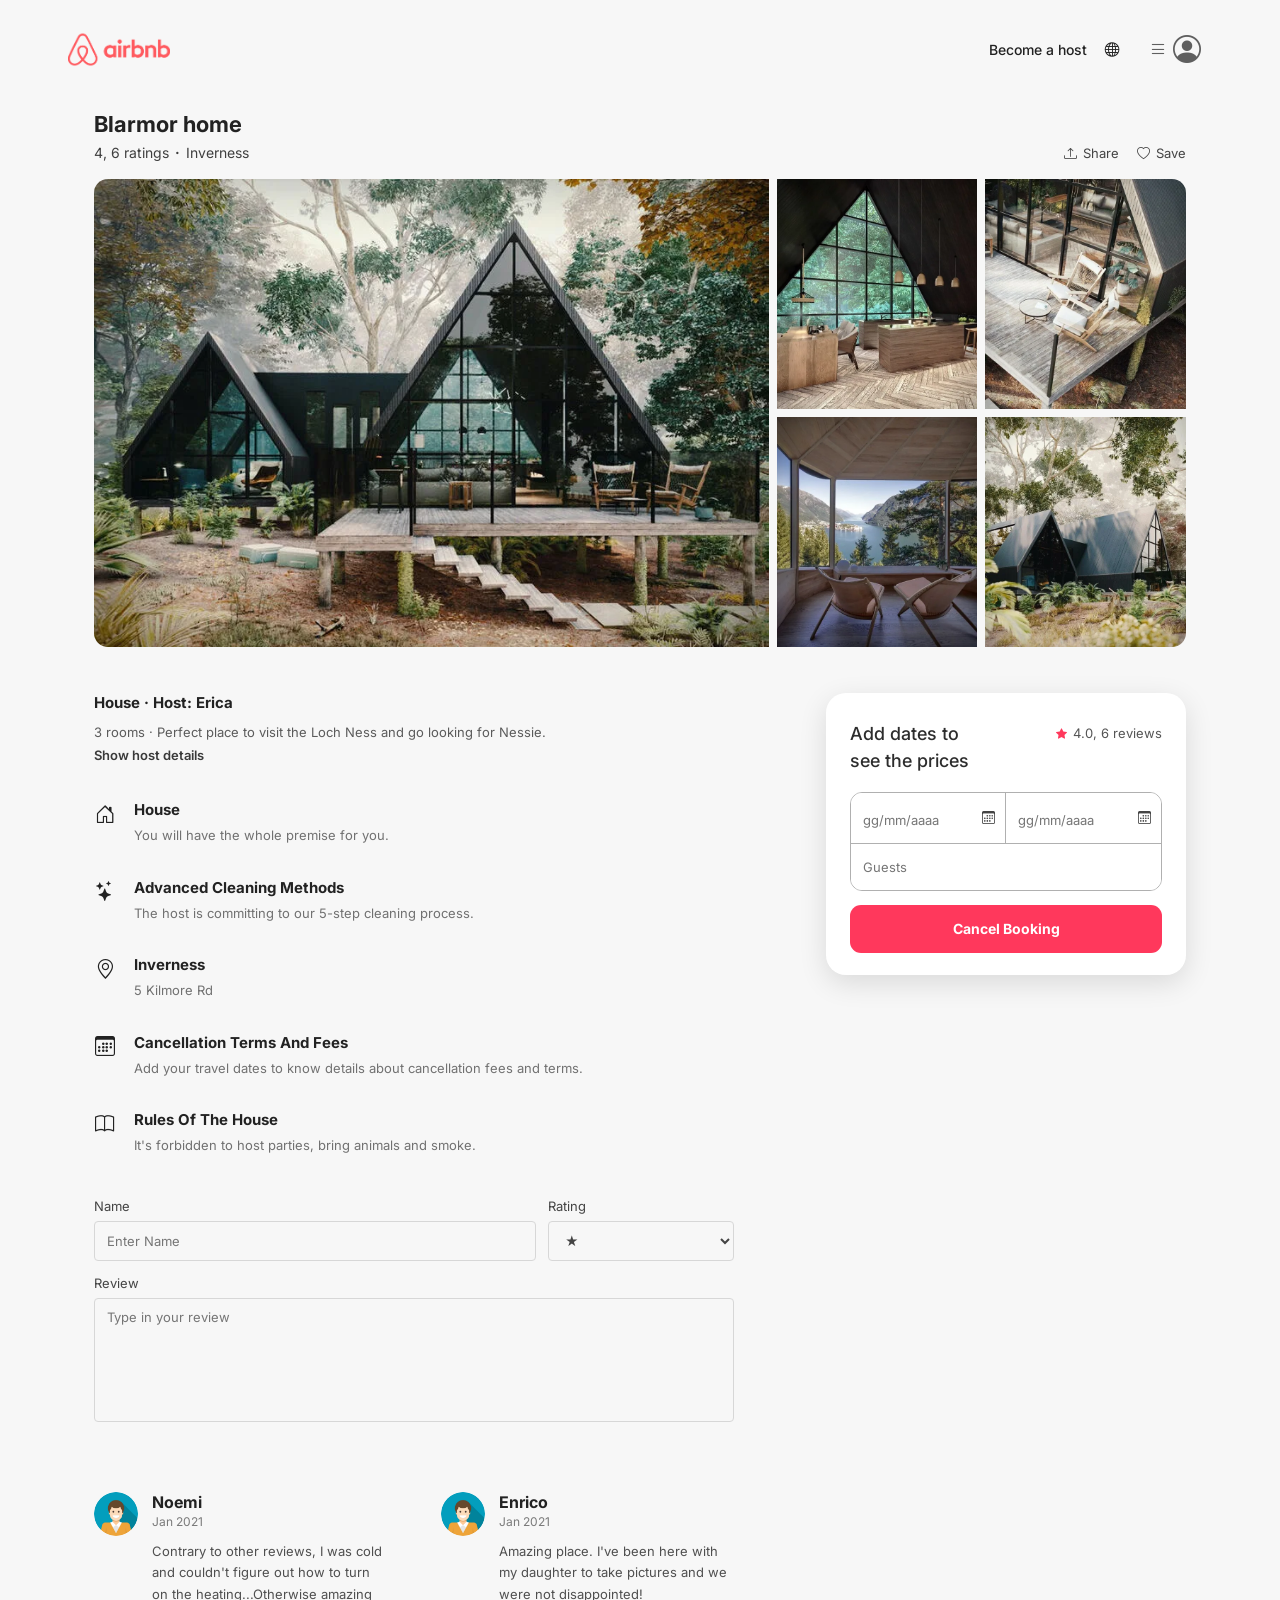
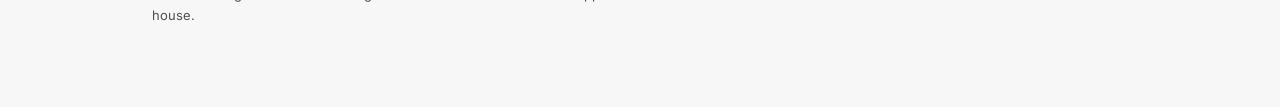
==== Main 3 pagina/index.html @ e69013ff "pagina 3 completa" ====
<!DOCTYPE html>
<html lang="en">
<head>
  <meta charset="UTF-8" />
  <meta name="viewport" content="width=device-width, initial-scale=1.0" />
  <title>Blarmor home</title>

  <link rel="preconnect" href="https://fonts.googleapis.com">
  <link rel="preconnect" href="https://fonts.gstatic.com" crossorigin>
  <link
    href="https://fonts.googleapis.com/css2?family=Inter:wght@400;500;600;700&display=swap"
    rel="stylesheet"
  >

  <link
    rel="stylesheet"
    href="https://cdn.jsdelivr.net/npm/bootstrap-icons@1.11.3/font/bootstrap-icons.min.css"
  >

  <link rel="stylesheet" href="style.css" />
</head>
<body>
  <header class="topbar">
    <div class="topbar__inner">
      <div class="topbar__logo">
        <img src="assets/logo-pink.png" alt="Airbnb logo" />
      </div>

      <nav class="topbar__nav">
        <a href="#">Become a host</a>

        <button class="icon-btn" aria-label="Language">
          <i class="bi bi-globe"></i>
        </button>

        <div class="menu-profile">
          <i class="bi bi-list"></i>
          <i class="bi bi-person-circle"></i>
        </div>
      </nav>
    </div>
  </header>

  <main class="page">
    <section class="listing-head">
      <h1>Blarmor home</h1>

      <div class="listing-meta-row">
        <div class="listing-meta">
          <span>4, 6 ratings</span>
          <span class="dot">·</span>
          <span>Inverness</span>
        </div>

        <div class="listing-actions">
          <a href="#"><i class="bi bi-upload"></i> Share</a>
          <a href="#"><i class="bi bi-heart"></i> Save</a>
        </div>
      </div>
    </section>

    <section class="gallery">
      <div class="gallery__main">
        <img src="assets/1.webp" alt="Main house image" />
      </div>

      <div class="gallery__side">
        <img src="assets/2.webp" alt="House image 2" />
        <img src="assets/3.webp" alt="House image 3" />
        <img src="assets/4.webp" alt="House image 4" />
        <img src="assets/5.webp" alt="House image 5" />
      </div>
    </section>

    <section class="content-grid">
      <div class="content-left">
        <section class="intro">
          <h2>House · Host: Erica</h2>
          <p>3 rooms · Perfect place to visit the Loch Ness and go looking for Nessie.</p>
          <a href="#">Show host details</a>
        </section>

        <section class="features">
          <article class="feature">
            <div class="feature__icon">
              <i class="bi bi-house-door"></i>
            </div>
            <div class="feature__text">
              <h3>House</h3>
              <p>You will have the whole premise for you.</p>
            </div>
          </article>

          <article class="feature">
            <div class="feature__icon">
              <i class="bi bi-stars"></i>
            </div>
            <div class="feature__text">
              <h3>Advanced Cleaning Methods</h3>
              <p>The host is committing to our 5-step cleaning process.</p>
            </div>
          </article>

          <article class="feature">
            <div class="feature__icon">
              <i class="bi bi-geo-alt"></i>
            </div>
            <div class="feature__text">
              <h3>Inverness</h3>
              <p>5 Kilmore Rd</p>
            </div>
          </article>

          <article class="feature">
            <div class="feature__icon">
              <i class="bi bi-calendar3"></i>
            </div>
            <div class="feature__text">
              <h3>Cancellation Terms And Fees</h3>
              <p>Add your travel dates to know details about cancellation fees and terms.</p>
            </div>
          </article>

          <article class="feature">
            <div class="feature__icon">
              <i class="bi bi-book"></i>
            </div>
            <div class="feature__text">
              <h3>Rules Of The House</h3>
              <p>It's forbidden to host parties, bring animals and smoke.</p>
            </div>
          </article>
        </section>

        <section class="review-form">
          <div class="form-row">
            <div class="field field--name">
              <label for="name">Name</label>
              <input type="text" id="name" placeholder="Enter Name" />
            </div>

            <div class="field field--rating">
              <label for="rating">Rating</label>
              <select id="rating">
                <option>★</option>
                <option>★★</option>
                <option>★★★</option>
                <option>★★★★</option>
                <option>★★★★★</option>
              </select>
            </div>
          </div>

          <div class="field">
            <label for="review">Review</label>
            <textarea id="review" placeholder="Type in your review"></textarea>
          </div>
        </section>

        <section class="reviews">
          <article class="review">
            <img src="assets/propic.png" alt="Noemi profile picture" />
            <div class="review__body">
              <h4>Noemi</h4>
              <span>Jan 2021</span>
              <p>
                Contrary to other reviews, I was cold and couldn't figure out how to turn on
                the heating...Otherwise amazing house.
              </p>
            </div>
          </article>

          <article class="review">
            <img src="assets/propic.png" alt="Enrico profile picture" />
            <div class="review__body">
              <h4>Enrico</h4>
              <span>Jan 2021</span>
              <p>
                Amazing place. I've been here with my daughter to take pictures and we were
                not disappointed!
              </p>
            </div>
          </article>
        </section>
      </div>

      <aside class="booking-card">
        <div class="booking-card__top">
          <h3>Add dates to<br>see the prices</h3>
          <div class="booking-card__rating">
            <i class="bi bi-star-fill"></i>
            <span>4.0, 6 reviews</span>
          </div>
        </div>

        <div class="booking-box">
          <div class="booking-box__dates">
            <div class="booking-box__field">
              <input type="text" placeholder="gg/mm/aaaa" />
              <i class="bi bi-calendar3"></i>
            </div>

            <div class="booking-box__field">
              <input type="text" placeholder="gg/mm/aaaa" />
              <i class="bi bi-calendar3"></i>
            </div>
          </div>

          <div class="booking-box__guests">
            <input type="text" placeholder="Guests" />
          </div>
        </div>

        <button class="booking-btn">Cancel Booking</button>
      </aside>
    </section>
  </main>
</body>
</html>
---- Main 3 pagina/style.css ----
* {
  margin: 0;
  padding: 0;
  box-sizing: border-box;
}

:root {
  --bg: #f7f7f7;
  --text: #222222;
  --light-text: #717171;
  --strong-border: #b0b0b0;
  --white: #ffffff;
  --pink: #ff385c;
  --shadow: 0 8px 28px rgba(0, 0, 0, 0.12);
}

body {
  font-family: "Inter", sans-serif;
  background-color: var(--bg);
  color: var(--text);
}

img {
  display: block;
  width: 100%;
}

a {
  color: inherit;
  text-decoration: none;
}

button,
input,
select,
textarea {
  font: inherit;
}

.topbar {
  width: 100%;
  padding: 24px 0 18px;
}

.topbar__inner {
  width: 100%;
  max-width: 1440px;
  margin: 0 auto;
  padding: 0 68px;
  display: flex;
  align-items: center;
  justify-content: space-between;
}

.topbar__logo img {
  width: 102px;
  height: auto;
}

.topbar__nav {
  display: flex;
  align-items: center;
  gap: 18px;
}

.topbar__nav a {
  font-size: 14px;
  font-weight: 500;
  color: #222;
}

.icon-btn {
  border: none;
  background: transparent;
  color: #222;
  font-size: 15px;
  cursor: pointer;
}

.menu-profile {
  width: 74px;
  height: 42px;
  border-radius: 999px;
  display: flex;
  align-items: center;
  justify-content: space-between;
  padding: 0 11px;
  color: #5f5f5f;
}

.menu-profile .bi-list {
  font-size: 18px;
}

.menu-profile .bi-person-circle {
  font-size: 28px;
}

.page {
  max-width: 1140px;
  margin: 0 auto;
  padding: 18px 24px 80px;
}

.listing-head {
  margin-bottom: 18px;
}

.listing-head h1 {
  font-size: 22px;
  font-weight: 700;
  line-height: 1.25;
  margin-bottom: 6px;
}

.listing-meta-row {
  display: flex;
  align-items: center;
  justify-content: space-between;
}

.listing-meta {
  display: flex;
  align-items: center;
  gap: 6px;
  font-size: 14px;
  color: #3f3f3f;
}

.dot {
  font-weight: 700;
}

.listing-actions {
  display: flex;
  align-items: center;
  gap: 18px;
}

.listing-actions a {
  display: inline-flex;
  align-items: center;
  gap: 6px;
  font-size: 13px;
  color: #444;
}

.gallery {
  display: grid;
  grid-template-columns: 1.65fr 1fr;
  gap: 8px;
  margin-bottom: 46px;
}

.gallery__main img {
  height: 468px;
  object-fit: cover;
  border-top-left-radius: 14px;
  border-bottom-left-radius: 14px;
}

.gallery__side {
  display: grid;
  grid-template-columns: 1fr 1fr;
  gap: 8px;
}

.gallery__side img {
  height: 230px;
  object-fit: cover;
}

.gallery__side img:nth-child(2) {
  border-top-right-radius: 14px;
}

.gallery__side img:nth-child(4) {
  border-bottom-right-radius: 14px;
}

.content-grid {
  display: grid;
  grid-template-columns: 1fr 360px;
  gap: 92px;
  align-items: start;
}

.intro {
  margin-bottom: 36px;
}

.intro h2 {
  font-size: 15px;
  font-weight: 700;
  margin-bottom: 12px;
}

.intro p {
  font-size: 13px;
  color: #5b5b5b;
  margin-bottom: 4px;
}

.intro a {
  font-size: 13px;
  font-weight: 600;
  color: #3a3a3a;
}

.features {
  display: flex;
  flex-direction: column;
  gap: 32px;
  margin-bottom: 42px;
}

.feature {
  display: flex;
  align-items: flex-start;
  gap: 18px;
}

.feature__icon {
  width: 22px;
  min-width: 22px;
  font-size: 20px;
  color: #222;
  margin-top: 2px;
  text-align: center;
}

.feature__text h3 {
  font-size: 15px;
  font-weight: 700;
  margin-bottom: 7px;
}

.feature__text p {
  font-size: 13px;
  color: var(--light-text);
  line-height: 1.5;
}

.booking-card {
  background: var(--white);
  border-radius: 20px;
  box-shadow: var(--shadow);
  padding: 28px 24px 22px;
  position: sticky;
  top: 32px;
  width: 100%;
}

.booking-card__top {
  display: flex;
  justify-content: space-between;
  align-items: flex-start;
  gap: 12px;
  margin-bottom: 18px;
}

.booking-card__top h3 {
  font-size: 18px;
  line-height: 1.45;
  font-weight: 500;
  color: #2d2d2d;
}

.booking-card__rating {
  display: flex;
  align-items: center;
  gap: 6px;
  font-size: 13px;
  color: #555;
  white-space: nowrap;
  margin-top: 4px;
}

.booking-card__rating i {
  color: var(--pink);
  font-size: 11px;
}

.booking-box {
  border: 1px solid var(--strong-border);
  border-radius: 12px;
  overflow: hidden;
  margin-bottom: 14px;
}

.booking-box__dates {
  display: grid;
  grid-template-columns: 1fr 1fr;
}

.booking-box__field {
  position: relative;
  border-bottom: 1px solid var(--strong-border);
}

.booking-box__field:first-child {
  border-right: 1px solid var(--strong-border);
}

.booking-box__field input,
.booking-box__guests input {
  width: 100%;
  border: none;
  outline: none;
  background: var(--white);
  font-size: 13px;
  color: #444;
}

.booking-box__field input {
  height: 50px;
  padding: 16px 34px 12px 12px;
}

.booking-box__field i {
  position: absolute;
  right: 10px;
  top: 17px;
  font-size: 13px;
  color: #444;
}

.booking-box__guests input {
  height: 46px;
  padding: 0 12px;
}

.booking-btn {
  width: 100%;
  height: 48px;
  border: none;
  border-radius: 11px;
  background: var(--pink);
  color: var(--white);
  font-size: 14px;
  font-weight: 700;
  cursor: pointer;
}

.review-form {
  margin-bottom: 70px;
}

.form-row {
  display: flex;
  gap: 12px;
  margin-bottom: 14px;
}

.field {
  display: flex;
  flex-direction: column;
  gap: 7px;
}

.field--name {
  flex: 1;
}

.field--rating {
  width: 186px;
}

.field label {
  font-size: 13px;
  font-weight: 400;
  color: #444;
}

.field input,
.field select,
.field textarea {
  width: 100%;
  border: 1px solid #d7d7d7;
  border-radius: 4px;
  background: transparent;
  color: #444;
  font-size: 13px;
  padding: 10px 12px;
  outline: none;
}

.field input,
.field select {
  height: 40px;
}

.field textarea {
  height: 124px;
  resize: none;
  padding-top: 10px;
}

.reviews {
  display: grid;
  grid-template-columns: 1fr 1fr;
  gap: 54px;
}

.review {
  display: flex;
  align-items: flex-start;
  gap: 14px;
}

.review img {
  width: 44px;
  height: 44px;
  min-width: 44px;
  border-radius: 50%;
  object-fit: cover;
}

.review__body h4 {
  font-size: 16px;
  font-weight: 700;
  margin-bottom: 2px;
}

.review__body span {
  display: block;
  font-size: 12px;
  color: #7a7a7a;
  margin-bottom: 12px;
}

.review__body p {
  font-size: 13px;
  line-height: 1.65;
  color: #4f4f4f;
  max-width: 370px;
}

@media (max-width: 1100px) {
  .content-grid {
    grid-template-columns: 1fr;
    gap: 40px;
  }

  .booking-card {
    position: static;
    max-width: 420px;
  }
}

@media (max-width: 900px) {
  .topbar__inner {
    padding: 0 24px;
  }

  .gallery {
    grid-template-columns: 1fr;
  }

  .gallery__main img {
    height: 360px;
    border-radius: 14px;
  }

  .gallery__side img:nth-child(2),
  .gallery__side img:nth-child(4) {
    border-radius: 0;
  }

  .reviews {
    grid-template-columns: 1fr;
    gap: 28px;
  }
}

@media (max-width: 640px) {
  .page {
    padding: 18px 16px 50px;
  }

  .topbar__nav a {
    display: none;
  }

  .listing-meta-row {
    flex-direction: column;
    align-items: flex-start;
    gap: 10px;
  }

  .form-row {
    flex-direction: column;
  }

  .field--rating {
    width: 100%;
  }

  .gallery__side {
    grid-template-columns: 1fr 1fr;
  }

  .gallery__side img {
    height: 150px;
  }
}
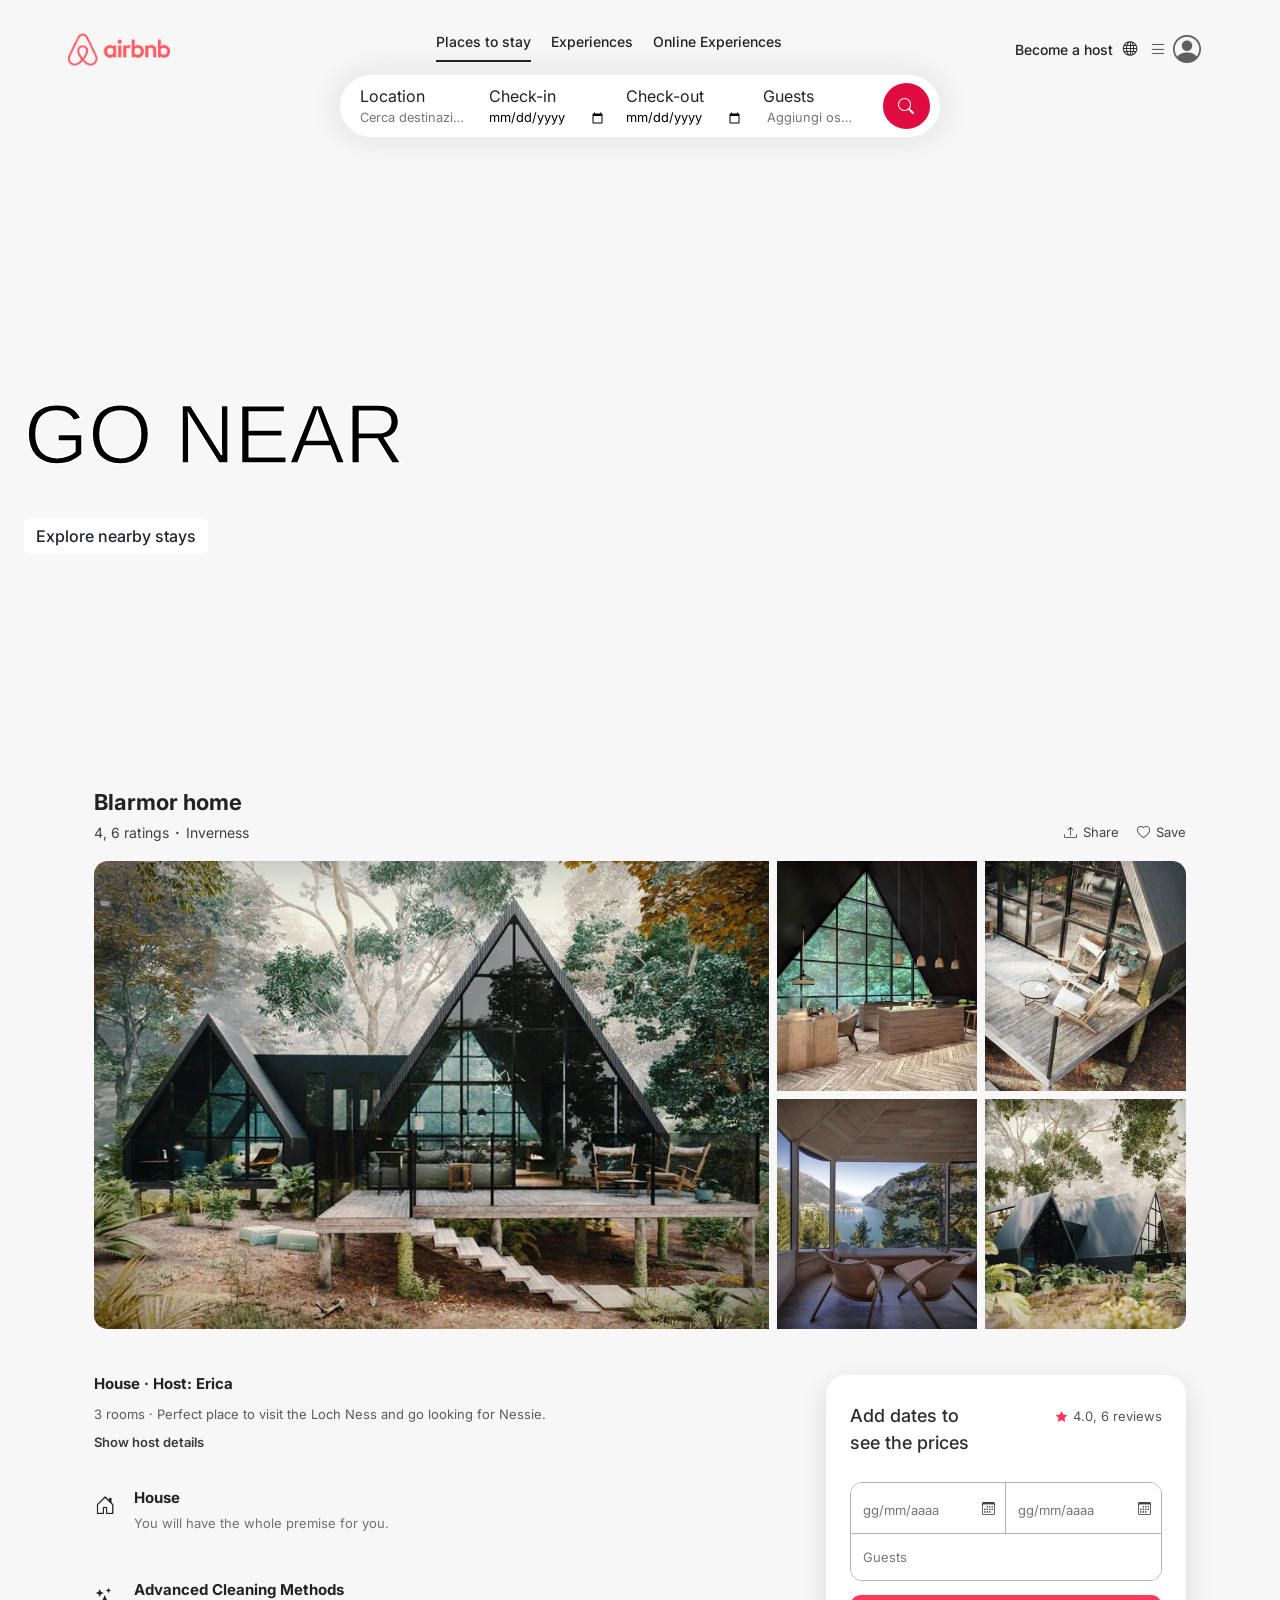
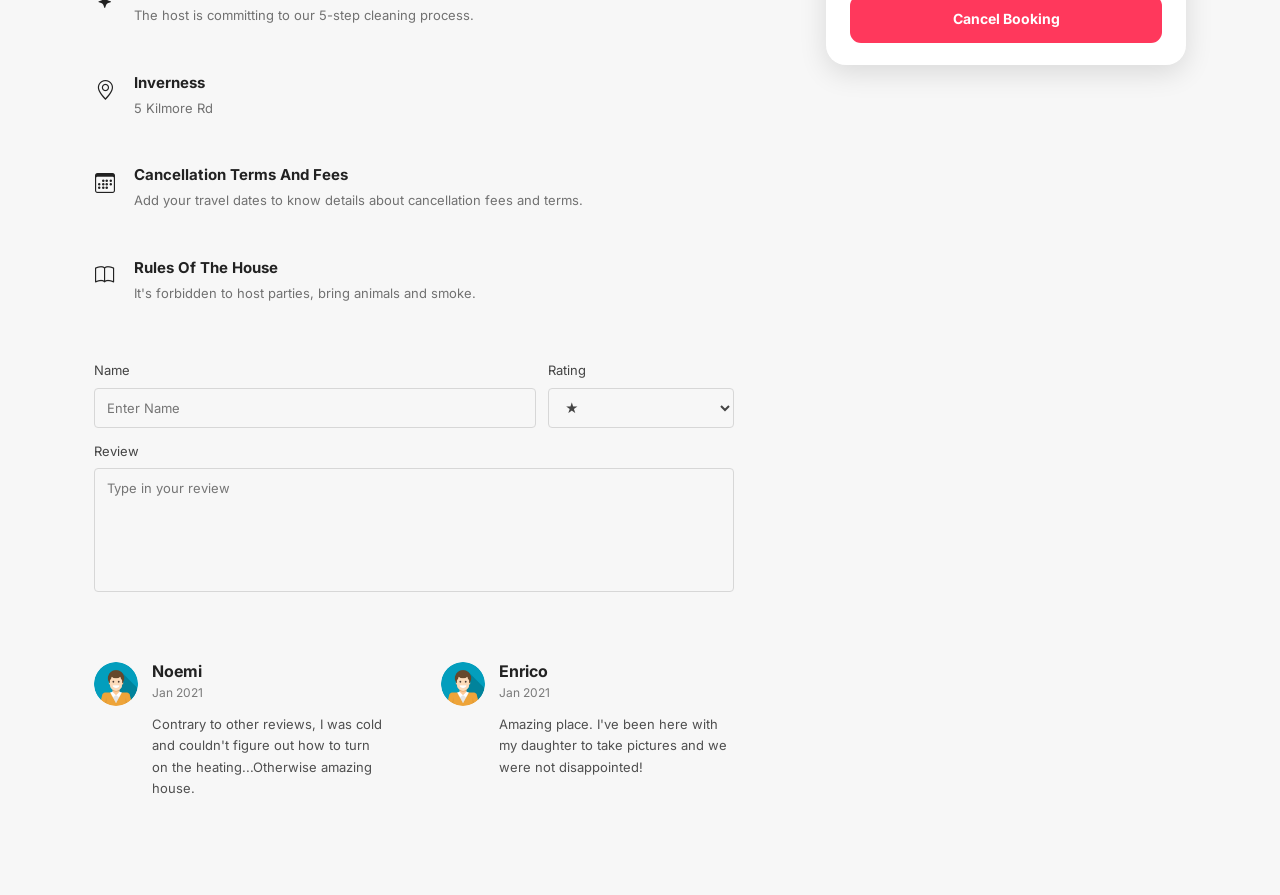
==== commit fa6e4833: "merging first and last page" ====
--- a/Main 3 pagina/index.html
+++ b/Main 3 pagina/index.html
@@ -1,5 +1,6 @@
 <!DOCTYPE html>
 <html lang="en">
+
 <head>
   <meta charset="UTF-8" />
   <meta name="viewport" content="width=device-width, initial-scale=1.0" />
@@ -7,213 +8,261 @@
 
   <link rel="preconnect" href="https://fonts.googleapis.com">
   <link rel="preconnect" href="https://fonts.gstatic.com" crossorigin>
-  <link
-    href="https://fonts.googleapis.com/css2?family=Inter:wght@400;500;600;700&display=swap"
-    rel="stylesheet"
-  >
-
-  <link
-    rel="stylesheet"
-    href="https://cdn.jsdelivr.net/npm/bootstrap-icons@1.11.3/font/bootstrap-icons.min.css"
-  >
+  <link href="https://fonts.googleapis.com/css2?family=Inter:wght@400;500;600;700&display=swap" rel="stylesheet">
+
+  <link rel="stylesheet" href="https://cdn.jsdelivr.net/npm/bootstrap-icons@1.11.3/font/bootstrap-icons.min.css">
+
+  <!--=============== Bootstrap cdn ===============-->
+  <link rel="stylesheet" href="https://cdn.jsdelivr.net/npm/bootstrap@5.3.8/dist/css/bootstrap.min.css">
 
   <link rel="stylesheet" href="style.css" />
 </head>
+
 <body>
   <header class="topbar">
     <div class="topbar__inner">
-      <div class="topbar__logo">
-        <img src="assets/logo-pink.png" alt="Airbnb logo" />
-      </div>
-
       <nav class="topbar__nav">
-        <a href="#">Become a host</a>
-
-        <button class="icon-btn" aria-label="Language">
-          <i class="bi bi-globe"></i>
-        </button>
-
-        <div class="menu-profile">
-          <i class="bi bi-list"></i>
-          <i class="bi bi-person-circle"></i>
+        <div class="topbar__logo">
+          <img src="assets/logo-pink.png" alt="Airbnb logo" />
+        </div>
+        <ul class="topbar__nav__center">
+          <li><a href="#" class="active">Places to stay</a></li>
+          <li><a href="#">Experiences</a></li>
+          <li><a href="#">Online Experiences</a></li>
+
+        </ul>
+        <div class="topbar__nav__right">
+          <a href="#">Become a host</a>
+          <button class="icon-btn" aria-label="Language">
+            <i class="bi bi-globe"></i>
+          </button>
+
+          <div class="menu-profile">
+            <i class="bi bi-list"></i>
+            <i class="bi bi-person-circle"></i>
+          </div>
         </div>
       </nav>
     </div>
+    <!--=============== Search bar ===============-->
+    <div class="search-bar d-flex justify-content-center align-items-center mb-3">
+      <div class="search-section d-flex flex-column">
+        <label for="search-destination" class="text-nowrap">Location</label>
+        <input type="text" class="text-truncate" id="search-destination" placeholder="Cerca destinazioni">
+      </div>
+      <div class="search-section d-flex flex-column">
+        <label for="search-date" class="text-nowrap">Check-in</label>
+        <input type="date" id="search-date" placeholder=" aggiungi date">
+      </div>
+      <div class="search-section d-flex flex-column">
+        <label for="search-date" class="text-nowrap">Check-out</label>
+        <input type="date" id="search-date" placeholder=" aggiungi date">
+      </div>
+      <div class="search-section d-flex flex-column">
+        <label for="search-for" class="text-nowrap">Guests</label>
+        <input type="number" class="text-truncate" id="search-for" placeholder=" Aggiungi ospiti1">
+      </div>
+      <i class="bi bi-search"></i>
+    </div>
   </header>
 
-  <main class="page">
-    <section class="listing-head">
-      <h1>Blarmor home</h1>
-
-      <div class="listing-meta-row">
-        <div class="listing-meta">
-          <span>4, 6 ratings</span>
-          <span class="dot">·</span>
-          <span>Inverness</span>
-        </div>
-
-        <div class="listing-actions">
-          <a href="#"><i class="bi bi-upload"></i> Share</a>
-          <a href="#"><i class="bi bi-heart"></i> Save</a>
-        </div>
-      </div>
-    </section>
-
-    <section class="gallery">
-      <div class="gallery__main">
-        <img src="assets/1.webp" alt="Main house image" />
-      </div>
-
-      <div class="gallery__side">
-        <img src="assets/2.webp" alt="House image 2" />
-        <img src="assets/3.webp" alt="House image 3" />
-        <img src="assets/4.webp" alt="House image 4" />
-        <img src="assets/5.webp" alt="House image 5" />
-      </div>
-    </section>
-
-    <section class="content-grid">
-      <div class="content-left">
-        <section class="intro">
-          <h2>House · Host: Erica</h2>
-          <p>3 rooms · Perfect place to visit the Loch Ness and go looking for Nessie.</p>
-          <a href="#">Show host details</a>
-        </section>
-
-        <section class="features">
-          <article class="feature">
-            <div class="feature__icon">
-              <i class="bi bi-house-door"></i>
-            </div>
-            <div class="feature__text">
-              <h3>House</h3>
-              <p>You will have the whole premise for you.</p>
-            </div>
-          </article>
-
-          <article class="feature">
-            <div class="feature__icon">
-              <i class="bi bi-stars"></i>
-            </div>
-            <div class="feature__text">
-              <h3>Advanced Cleaning Methods</h3>
-              <p>The host is committing to our 5-step cleaning process.</p>
-            </div>
-          </article>
-
-          <article class="feature">
-            <div class="feature__icon">
-              <i class="bi bi-geo-alt"></i>
-            </div>
-            <div class="feature__text">
-              <h3>Inverness</h3>
-              <p>5 Kilmore Rd</p>
-            </div>
-          </article>
-
-          <article class="feature">
-            <div class="feature__icon">
-              <i class="bi bi-calendar3"></i>
-            </div>
-            <div class="feature__text">
-              <h3>Cancellation Terms And Fees</h3>
-              <p>Add your travel dates to know details about cancellation fees and terms.</p>
-            </div>
-          </article>
-
-          <article class="feature">
-            <div class="feature__icon">
-              <i class="bi bi-book"></i>
-            </div>
-            <div class="feature__text">
-              <h3>Rules Of The House</h3>
-              <p>It's forbidden to host parties, bring animals and smoke.</p>
-            </div>
-          </article>
-        </section>
-
-        <section class="review-form">
-          <div class="form-row">
-            <div class="field field--name">
-              <label for="name">Name</label>
-              <input type="text" id="name" placeholder="Enter Name" />
-            </div>
-
-            <div class="field field--rating">
-              <label for="rating">Rating</label>
-              <select id="rating">
-                <option>★</option>
-                <option>★★</option>
-                <option>★★★</option>
-                <option>★★★★</option>
-                <option>★★★★★</option>
-              </select>
-            </div>
-          </div>
-
-          <div class="field">
-            <label for="review">Review</label>
-            <textarea id="review" placeholder="Type in your review"></textarea>
-          </div>
-        </section>
-
-        <section class="reviews">
-          <article class="review">
-            <img src="assets/propic.png" alt="Noemi profile picture" />
-            <div class="review__body">
-              <h4>Noemi</h4>
-              <span>Jan 2021</span>
-              <p>
-                Contrary to other reviews, I was cold and couldn't figure out how to turn on
-                the heating...Otherwise amazing house.
-              </p>
-            </div>
-          </article>
-
-          <article class="review">
-            <img src="assets/propic.png" alt="Enrico profile picture" />
-            <div class="review__body">
-              <h4>Enrico</h4>
-              <span>Jan 2021</span>
-              <p>
-                Amazing place. I've been here with my daughter to take pictures and we were
-                not disappointed!
-              </p>
-            </div>
-          </article>
-        </section>
-      </div>
-
-      <aside class="booking-card">
-        <div class="booking-card__top">
-          <h3>Add dates to<br>see the prices</h3>
-          <div class="booking-card__rating">
-            <i class="bi bi-star-fill"></i>
-            <span>4.0, 6 reviews</span>
-          </div>
-        </div>
-
-        <div class="booking-box">
-          <div class="booking-box__dates">
-            <div class="booking-box__field">
-              <input type="text" placeholder="gg/mm/aaaa" />
-              <i class="bi bi-calendar3"></i>
-            </div>
-
-            <div class="booking-box__field">
-              <input type="text" placeholder="gg/mm/aaaa" />
-              <i class="bi bi-calendar3"></i>
-            </div>
-          </div>
-
-          <div class="booking-box__guests">
-            <input type="text" placeholder="Guests" />
-          </div>
-        </div>
-
-        <button class="booking-btn">Cancel Booking</button>
-      </aside>
-    </section>
+
+  <main>
+    <!--=============== Home Page ===============-->
+    <div class="" id="home-page">
+      <!--=============== Hero ===============-->
+      <div class="d-flex align-items-center" id="hero">
+        <div class="container-fluid px-4">
+          <div class="d-flex flex-column align-items-baseline">
+            <svg viewBox="0 0 800 110" class="mb-3 mb-md-5">
+              <text x="0%" y="100" d text-anchor="start">
+                Go near
+              </text>
+            </svg>
+            <a href="" class="btn fw-medium liquid"><span>Explore nearby stays</span></a>
+          </div>
+        </div>
+      </div>
+    </div>
+
+    <div id="last-page">
+      <section class="listing-head">
+        <h1>Blarmor home</h1>
+
+        <div class="listing-meta-row">
+          <div class="listing-meta">
+            <span>4, 6 ratings</span>
+            <span class="dot">·</span>
+            <span>Inverness</span>
+          </div>
+
+          <div class="listing-actions">
+            <a href="#"><i class="bi bi-upload"></i> Share</a>
+            <a href="#"><i class="bi bi-heart"></i> Save</a>
+          </div>
+        </div>
+      </section>
+
+      <section class="gallery">
+        <div class="gallery__main">
+          <img src="assets/1.webp" alt="Main house image" />
+        </div>
+
+        <div class="gallery__side">
+          <img src="assets/2.webp" alt="House image 2" />
+          <img src="assets/3.webp" alt="House image 3" />
+          <img src="assets/4.webp" alt="House image 4" />
+          <img src="assets/5.webp" alt="House image 5" />
+        </div>
+      </section>
+
+      <section class="content-grid">
+        <div class="content-left">
+          <section class="intro">
+            <h2>House · Host: Erica</h2>
+            <p>3 rooms · Perfect place to visit the Loch Ness and go looking for Nessie.</p>
+            <a href="#">Show host details</a>
+          </section>
+
+          <section class="features">
+            <article class="feature">
+              <div class="feature__icon">
+                <i class="bi bi-house-door"></i>
+              </div>
+              <div class="feature__text">
+                <h3>House</h3>
+                <p>You will have the whole premise for you.</p>
+              </div>
+            </article>
+
+            <article class="feature">
+              <div class="feature__icon">
+                <i class="bi bi-stars"></i>
+              </div>
+              <div class="feature__text">
+                <h3>Advanced Cleaning Methods</h3>
+                <p>The host is committing to our 5-step cleaning process.</p>
+              </div>
+            </article>
+
+            <article class="feature">
+              <div class="feature__icon">
+                <i class="bi bi-geo-alt"></i>
+              </div>
+              <div class="feature__text">
+                <h3>Inverness</h3>
+                <p>5 Kilmore Rd</p>
+              </div>
+            </article>
+
+            <article class="feature">
+              <div class="feature__icon">
+                <i class="bi bi-calendar3"></i>
+              </div>
+              <div class="feature__text">
+                <h3>Cancellation Terms And Fees</h3>
+                <p>Add your travel dates to know details about cancellation fees and terms.</p>
+              </div>
+            </article>
+
+            <article class="feature">
+              <div class="feature__icon">
+                <i class="bi bi-book"></i>
+              </div>
+              <div class="feature__text">
+                <h3>Rules Of The House</h3>
+                <p>It's forbidden to host parties, bring animals and smoke.</p>
+              </div>
+            </article>
+          </section>
+
+          <section class="review-form">
+            <div class="form-row">
+              <div class="field field--name">
+                <label for="name">Name</label>
+                <input type="text" id="name" placeholder="Enter Name" />
+              </div>
+
+              <div class="field field--rating">
+                <label for="rating">Rating</label>
+                <select id="rating">
+                  <option>★</option>
+                  <option>★★</option>
+                  <option>★★★</option>
+                  <option>★★★★</option>
+                  <option>★★★★★</option>
+                </select>
+              </div>
+            </div>
+
+            <div class="field">
+              <label for="review">Review</label>
+              <textarea id="review" placeholder="Type in your review"></textarea>
+            </div>
+          </section>
+
+          <section class="reviews">
+            <article class="review">
+              <img src="assets/propic.png" alt="Noemi profile picture" />
+              <div class="review__body">
+                <h4>Noemi</h4>
+                <span>Jan 2021</span>
+                <p>
+                  Contrary to other reviews, I was cold and couldn't figure out how to turn on
+                  the heating...Otherwise amazing house.
+                </p>
+              </div>
+            </article>
+
+            <article class="review">
+              <img src="assets/propic.png" alt="Enrico profile picture" />
+              <div class="review__body">
+                <h4>Enrico</h4>
+                <span>Jan 2021</span>
+                <p>
+                  Amazing place. I've been here with my daughter to take pictures and we were
+                  not disappointed!
+                </p>
+              </div>
+            </article>
+          </section>
+        </div>
+
+        <aside class="booking-card">
+          <div class="booking-card__top">
+            <h3>Add dates to<br>see the prices</h3>
+            <div class="booking-card__rating">
+              <i class="bi bi-star-fill"></i>
+              <span>4.0, 6 reviews</span>
+            </div>
+          </div>
+
+          <div class="booking-box">
+            <div class="booking-box__dates">
+              <div class="booking-box__field">
+                <input type="text" placeholder="gg/mm/aaaa" />
+                <i class="bi bi-calendar3"></i>
+              </div>
+
+              <div class="booking-box__field">
+                <input type="text" placeholder="gg/mm/aaaa" />
+                <i class="bi bi-calendar3"></i>
+              </div>
+            </div>
+
+            <div class="booking-box__guests">
+              <input type="text" placeholder="Guests" />
+            </div>
+          </div>
+
+          <button class="booking-btn">Cancel Booking</button>
+        </aside>
+      </section>
+    </div>
+
   </main>
+
+  <script src="assets/js/script.js"></script>
 </body>
+
 </html>
--- a/Main 3 pagina/style.css
+++ b/Main 3 pagina/style.css
@@ -37,6 +37,7 @@
   font: inherit;
 }
 
+/*---- Topbar ----*/
 .topbar {
   width: 100%;
   padding: 24px 0 18px;
@@ -57,9 +58,34 @@
   height: auto;
 }
 
+.topbar__nav__center {
+  display: flex;
+  list-style: none;
+  gap: 20px;
+}
+
+.topbar__nav__center a {
+  padding: 10px 0;
+}
+
+.topbar__nav__center a.active {
+  border-bottom: 2px solid;
+}
+
+.topbar__nav__right {
+  display: flex;
+  align-items: center;
+}
+
+.topbar__nav__right a {
+  margin-right: 10px;
+}
+
 .topbar__nav {
   display: flex;
-  align-items: center;
+  width: 100%;
+  align-items: center;
+  justify-content: space-between;
   gap: 18px;
 }
 
@@ -96,7 +122,149 @@
   font-size: 28px;
 }
 
-.page {
+/*----- Searchbar -----*/
+header .search-bar {
+  background-color: white;
+  width: 700px;
+  max-width: 600px;
+  min-width: 200px;
+  margin: 0 auto;
+  padding: 8px 10px;
+  border-radius: 35px;
+  margin-bottom: 30px;
+  -webkit-box-shadow: 0px 0px 25px 9px #CFCFCF5b;
+  box-shadow: 0px 0px 25px 9px #cfcfcf5b;
+  transition: all 0.5s linear;
+}
+
+header .search-section {
+  padding: 0 10px;
+  width: 25%;
+}
+
+header .search-section label,
+header .search-section input {
+  cursor: pointer;
+  width: 100%;
+}
+
+header .search-bar input {
+  border: 0;
+  font-size: 0.8rem;
+  cursor: pointer;
+}
+
+header .search-bar input:focus {
+  outline: 0;
+}
+
+header .search-bar i {
+  background-color: #E00B41;
+  width: 50px;
+  height: 50%;
+  display: flex;
+  padding: 15px;
+  border-radius: 50%;
+  color: white;
+  cursor: pointer;
+}
+
+/*----- Searchbar shrink -----*/
+header .search-bar.shrink {
+  padding: 5px;
+  position: absolute;
+  top: 20%;
+  left: 0;
+  right: 0;
+  width: 30%;
+}
+
+header .search-bar.shrink input {
+  display: none;
+}
+
+header .search-bar.shrink i {
+  font-size: 0.8rem;
+  padding: 8px;
+}
+
+
+/*----- Hero -----*/
+#hero {
+  background-image: url("../assets/imgs/home.jpg") !important;
+  height: 600px;
+  background-size: cover;
+  background-position: center;
+}
+
+#hero p {
+  font-size: 2rem;
+}
+
+#hero a.btn {
+  background-color: white;
+  font-size: 1rem;
+}
+
+.liquid {
+  background: linear-gradient(#646cff 0 0) no-repeat calc(200% - var(--p, 0%)) 100% / 200% var(--p, 0.2em);
+  transition: 0.3s var(--t, 0s),
+    background-position 0.3s calc(0.3s - var(--t, 0s));
+  border: #646cff;
+}
+
+.liquid:hover {
+  --p: 100%;
+  --t: 0.3s;
+  color: #fff;
+}
+
+#hero svg {
+  font-family: 'Russo One', sans-serif;
+  width: 100%;
+  max-width: 600px;
+  height: auto;
+}
+
+#hero svg text {
+  text-transform: uppercase;
+  animation: stroke 5s infinite alternate;
+  stroke-width: 2;
+  stroke: #ffffff;
+  font-size: 110px;
+}
+
+/*---- Animazione per svg testo ----*/
+@keyframes stroke {
+  0% {
+    fill: rgba(211, 211, 211, 0);
+    stroke: rgb(255, 255, 255);
+    stroke-dashoffset: 25%;
+    stroke-dasharray: 0 50%;
+    stroke-width: 2;
+  }
+
+  70% {
+    fill: rgba(255, 255, 255, 0);
+    stroke: rgb(255, 255, 255);
+  }
+
+  80% {
+    fill: rgba(230, 230, 230, 0);
+    stroke: rgb(223, 223, 223);
+    stroke-width: 3;
+  }
+
+  100% {
+    fill: rgb(255, 255, 255);
+    stroke: rgba(54, 95, 160, 0);
+    stroke-dashoffset: -25%;
+    stroke-dasharray: 50% 0;
+    stroke-width: 0;
+  }
+}
+
+#last-page {
   max-width: 1140px;
   margin: 0 auto;
   padding: 18px 24px 80px;
@@ -446,6 +614,10 @@
     position: static;
     max-width: 420px;
   }
+
+  .topbar__nav__center {
+    gap: 10px;
+  }
 }
 
 @media (max-width: 900px) {
@@ -471,10 +643,23 @@
     grid-template-columns: 1fr;
     gap: 28px;
   }
+
+  #hero {
+    height: 300px;
+  }
+
+  .topbar__nav__center {
+    gap: 5px;
+  }
+
+  .topbar__nav__center a {
+    font-size: 0.75rem;
+  }
+
 }
 
 @media (max-width: 640px) {
-  .page {
+  #last-page {
     padding: 18px 16px 50px;
   }
 
@@ -503,4 +688,8 @@
   .gallery__side img {
     height: 150px;
   }
+
+  .search-bar {
+    display: none !important;
+  }
 }
